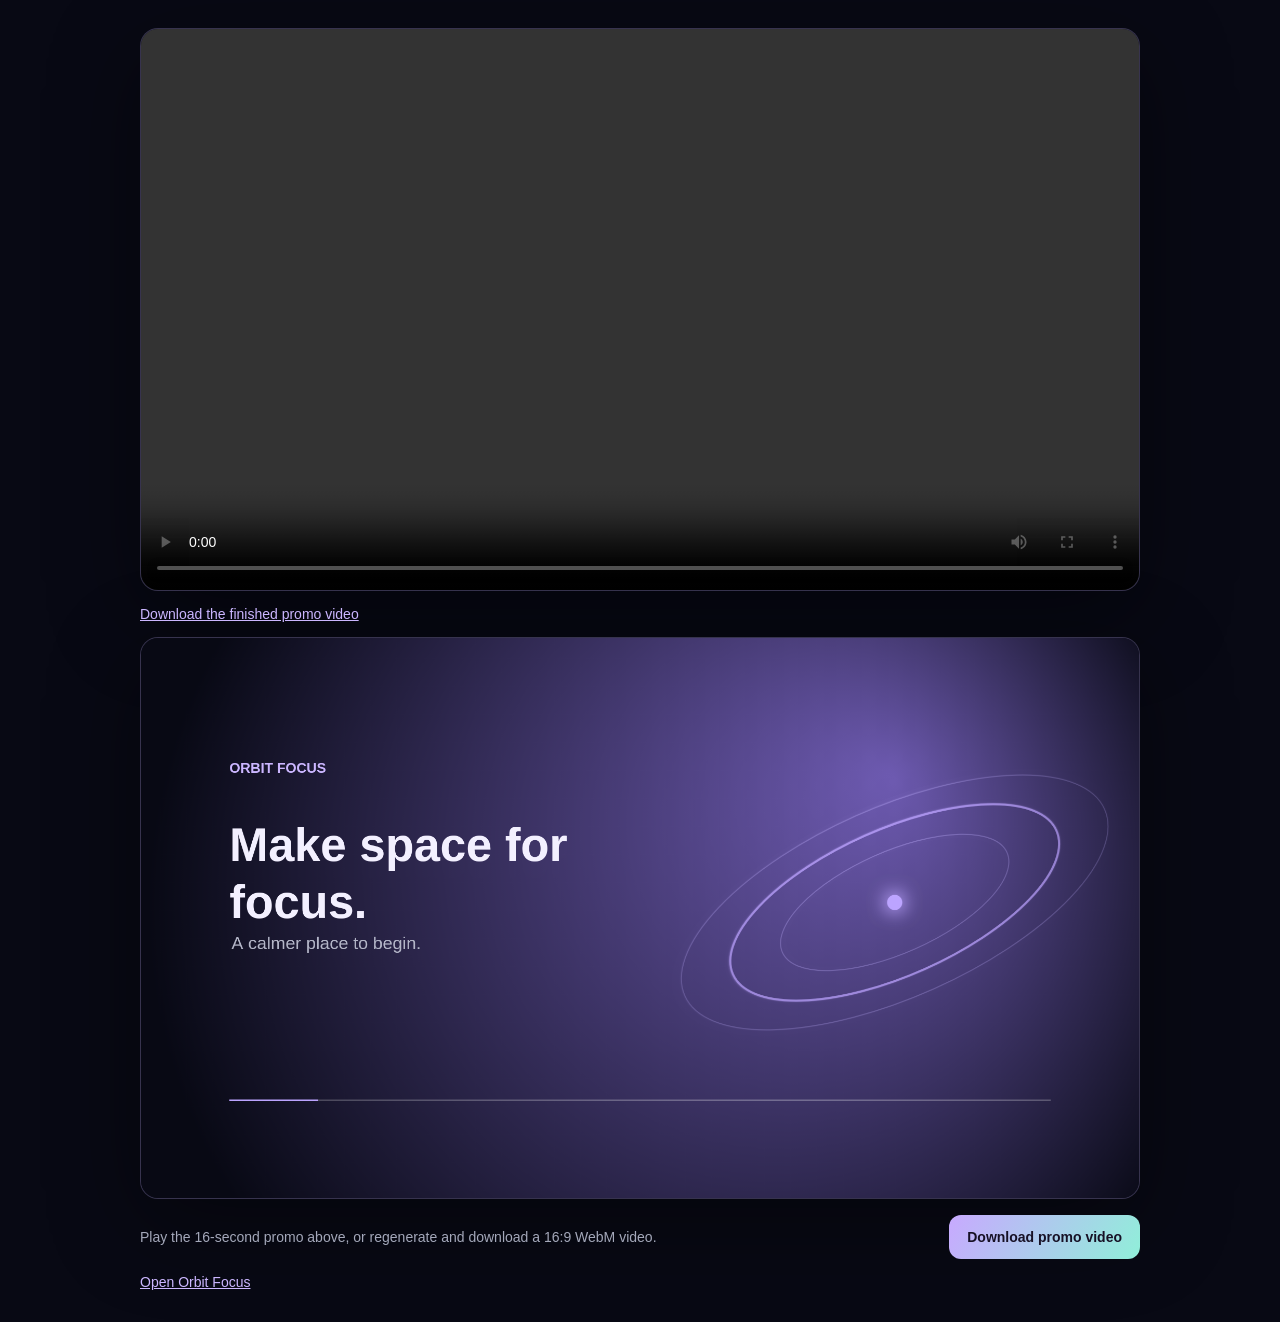
==== promo.html @ 9b136983 "Add files via upload" ====
<!DOCTYPE html>
<html lang="en">
<head>
  <meta charset="UTF-8">
  <meta name="viewport" content="width=device-width, initial-scale=1">
  <meta name="description" content="A short introduction to Orbit Focus.">
  <title>Orbit Focus — Promo video</title>
  <style>
    :root { color-scheme: dark; font-family: Inter, "Segoe UI", sans-serif; background: #080914; color: #f3f0ff; }
    * { box-sizing: border-box; }
    body { display: grid; min-height: 100vh; place-items: center; margin: 0; padding: 28px; }
    main { width: min(100%, 1000px); }
    canvas, video { display: block; width: 100%; aspect-ratio: 16 / 9; border: 1px solid rgba(202,180,255,.2); border-radius: 18px; background: #111322; box-shadow: 0 25px 90px rgba(0,0,0,.4); }
    .controls { display: flex; align-items: center; justify-content: space-between; gap: 16px; margin-top: 16px; }
    p { margin: 0; color: #a4a8ba; font-size: 14px; line-height: 1.6; }
    button { min-height: 44px; padding: 0 18px; border: 0; border-radius: 12px; color: #171126; background: linear-gradient(120deg, #c8a9ff, #90efd9); cursor: pointer; font-size: 14px; font-weight: 700; }
    button:disabled { opacity: .65; cursor: wait; }
    a { color: #cbb6ff; }
    @media (max-width: 600px) { body { padding: 14px; } .controls { align-items: stretch; flex-direction: column; } button { width: 100%; } }
  </style>
</head>
<body>
  <main>
    <video controls playsinline src="assets/orbit-focus-promo.webm" aria-label="Orbit Focus 16-second promotional video"></video>
    <p style="margin:12px 0"><a href="assets/orbit-focus-promo.webm" download>Download the finished promo video</a></p>
    <canvas id="promo" width="1920" height="1080" aria-label="Animated Orbit Focus promotional video preview"></canvas>
    <div class="controls">
      <p id="status">Play the 16-second promo above, or regenerate and download a 16:9 WebM video.</p>
      <button id="download" type="button">Download promo video</button>
    </div>
    <p style="margin-top:12px"><a href="./index.html">Open Orbit Focus</a></p>
  </main>
  <script>
    (function () {
      const canvas = document.getElementById("promo");
      const context = canvas.getContext("2d");
      const status = document.getElementById("status");
      const button = document.getElementById("download");
      const video = document.querySelector("video");
      const scenes = [
        { title: "Make space for focus.", subtitle: "A calmer place to begin.", color: "#bca4ff" },
        { title: "Choose one small step.", subtitle: "Set a timer. Let the rest wait.", color: "#8eead4" },
        { title: "Show up for yourself.", subtitle: "Build momentum, one session at a time.", color: "#f6c887" },
        { title: "Your next level is closer.", subtitle: "Orbit Focus · Make space for focus.", color: "#c6a9ff" }
      ];
      const duration = 16;
      let start = performance.now();

      function draw(now) {
        const time = Math.max(0, Math.min(duration - 0.04, (now - start) / 1000));
        const sceneIndex = Math.min(scenes.length - 1, Math.floor(time / (duration / scenes.length)));
        const scene = scenes[sceneIndex];
        const local = (time % (duration / scenes.length)) / (duration / scenes.length);
        const fade = Math.min(1, local * 5, (1 - local) * 5);
        const glow = context.createRadialGradient(1440, 270, 10, 1060, 520, 1050);
        glow.addColorStop(0, "rgba(110,91,177,.32)");
        glow.addColorStop(1, "#080914");
        context.fillStyle = glow;
        context.fillRect(0, 0, canvas.width, canvas.height);

        for (let index = 0; index < 3; index += 1) {
          const radius = 150 + index * 75 + Math.sin(time * 1.1 + index) * 8;
          context.beginPath();
          context.ellipse(1450, 510, radius * 1.5, radius * .62, -.42, 0, Math.PI * 2);
          context.strokeStyle = index === 1 ? scene.color + "99" : "rgba(196,178,255,.18)";
          context.lineWidth = index === 1 ? 4 : 2;
          context.stroke();
        }
        context.beginPath();
        context.arc(1450, 510, 15 + Math.sin(time * 2) * 2, 0, Math.PI * 2);
        context.fillStyle = scene.color;
        context.shadowBlur = 34;
        context.shadowColor = scene.color;
        context.fill();
        context.shadowBlur = 0;

        const lift = (1 - fade) * 34;
        context.globalAlpha = fade;
        context.textAlign = "left";
        context.fillStyle = "#cbb6ff";
        context.font = "600 27px Segoe UI, sans-serif";
        context.fillText("ORBIT FOCUS", 170, 260);
        context.fillStyle = "#f3f0ff";
        context.font = "700 90px Segoe UI, sans-serif";
        wrapText(scene.title, 170, 430 + lift, 820, 110);
        context.fillStyle = "#b4b6c8";
        context.font = "400 34px Segoe UI, sans-serif";
        context.fillText(scene.subtitle, 174, 600 + lift);
        context.globalAlpha = 1;

        context.fillStyle = "rgba(255,255,255,.2)";
        context.fillRect(170, 890, 1580, 3);
        context.fillStyle = scene.color;
        context.fillRect(170, 890, 1580 * Math.min(1, time / duration), 3);
        requestAnimationFrame(draw);
      }

      function wrapText(text, x, y, maxWidth, lineHeight) {
        const words = text.split(" ");
        let line = "";
        let lineNumber = 0;
        words.forEach(function (word) {
          const candidate = line ? line + " " + word : word;
          if (context.measureText(candidate).width > maxWidth && line) {
            context.fillText(line, x, y + lineNumber * lineHeight);
            line = word;
            lineNumber += 1;
          } else {
            line = candidate;
          }
        });
        if (line) context.fillText(line, x, y + lineNumber * lineHeight);
      }

      button.addEventListener("click", function () {
        if (!canvas.captureStream || !window.MediaRecorder) {
          status.textContent = "Video export is not supported in this browser. Try a current version of Chrome or Edge.";
          return;
        }
        button.disabled = true;
        status.textContent = "Creating the 16-second promo video…";
        start = performance.now();
        const stream = canvas.captureStream(30);
        const mimeType = MediaRecorder.isTypeSupported("video/webm;codecs=vp8")
          ? "video/webm;codecs=vp8"
          : MediaRecorder.isTypeSupported("video/webm;codecs=vp9")
            ? "video/webm;codecs=vp9"
            : "video/webm";
        const recorder = new MediaRecorder(stream, { mimeType: mimeType });
        const chunks = [];
        recorder.addEventListener("dataavailable", function (event) {
          if (event.data.size) chunks.push(event.data);
        });
        recorder.addEventListener("stop", function () {
          const blob = new Blob(chunks, { type: "video/webm" });
          const url = URL.createObjectURL(blob);
          const link = document.createElement("a");
          link.href = url;
          link.download = "orbit-focus-promo.webm";
          link.click();
          video.src = url;
          window.addEventListener("pagehide", function () { URL.revokeObjectURL(url); }, { once: true });
          stream.getTracks().forEach(function (track) { track.stop(); });
          button.disabled = false;
          status.textContent = "Video ready. Downloaded orbit-focus-promo.webm.";
        });
        recorder.start();
        window.setTimeout(function () { recorder.stop(); }, duration * 1000);
      });

      requestAnimationFrame(draw);
    }());
  </script>
</body>
</html>
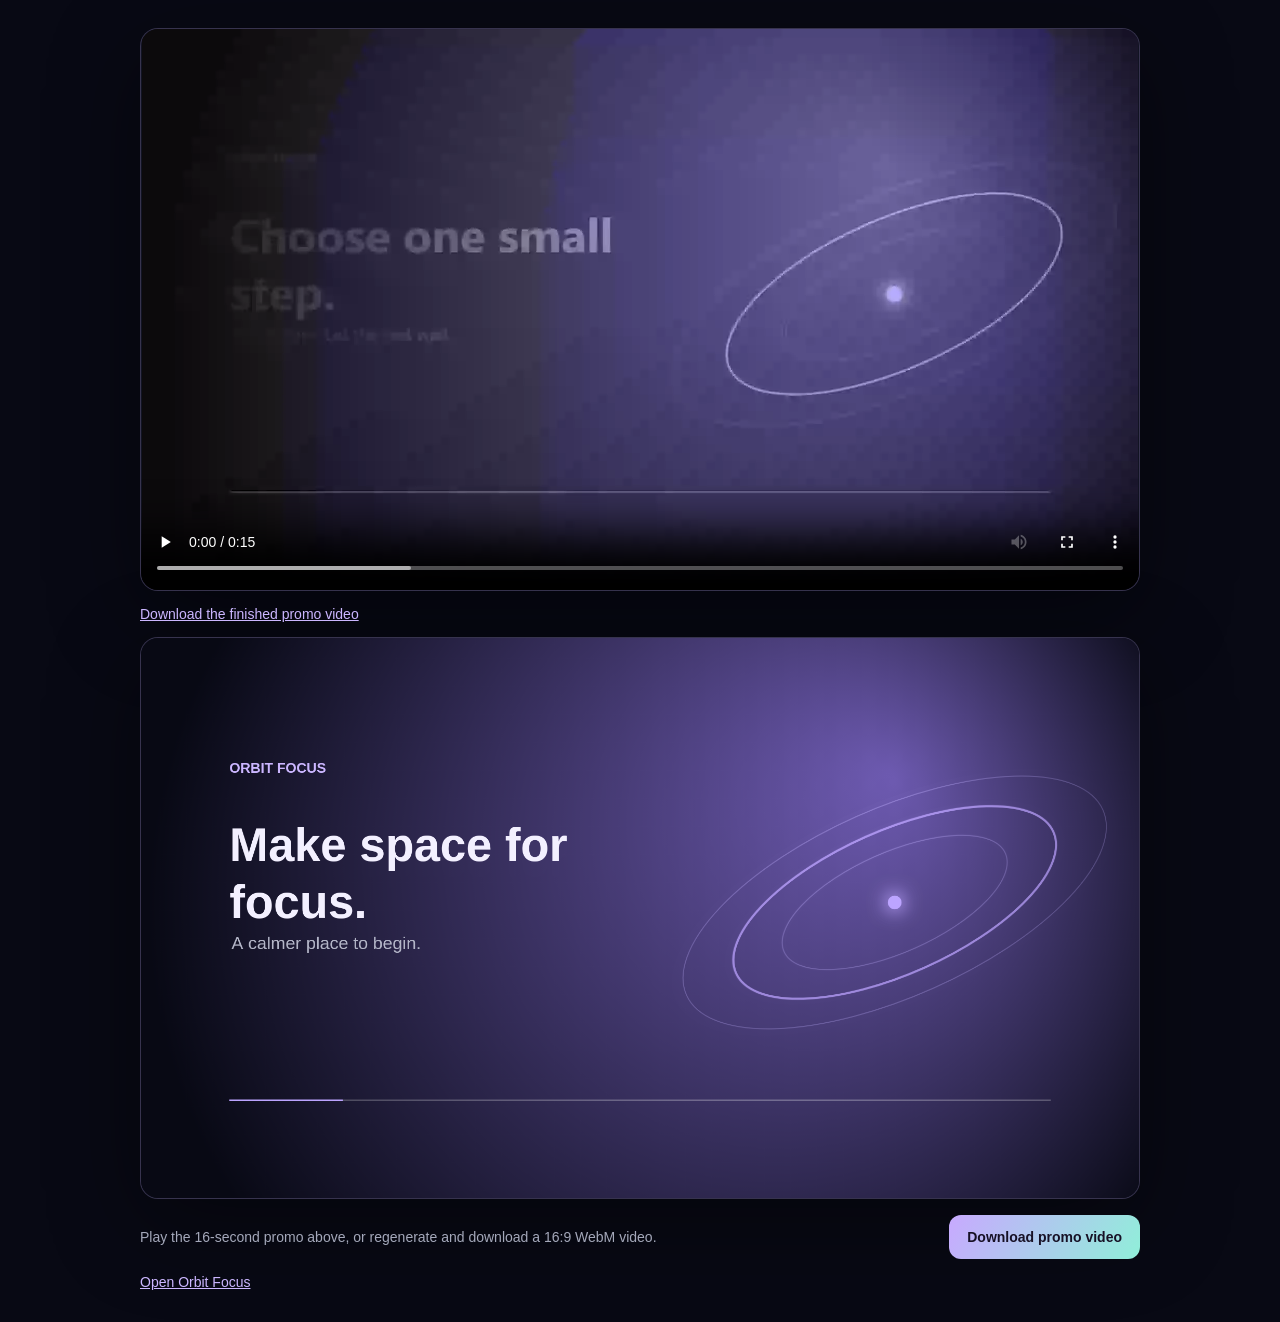
==== commit d9f03c48: "Add files via upload" ====
--- a/promo.html
+++ b/promo.html
@@ -21,8 +21,8 @@
 </head>
 <body>
   <main>
-    <video controls playsinline src="assets/orbit-focus-promo.webm" aria-label="Orbit Focus 16-second promotional video"></video>
-    <p style="margin:12px 0"><a href="assets/orbit-focus-promo.webm" download>Download the finished promo video</a></p>
+    <video controls playsinline src="orbit-focus-promo.webm" aria-label="Orbit Focus 16-second promotional video"></video>
+    <p style="margin:12px 0"><a href="orbit-focus-promo.webm" download>Download the finished promo video</a></p>
     <canvas id="promo" width="1920" height="1080" aria-label="Animated Orbit Focus promotional video preview"></canvas>
     <div class="controls">
       <p id="status">Play the 16-second promo above, or regenerate and download a 16:9 WebM video.</p>
